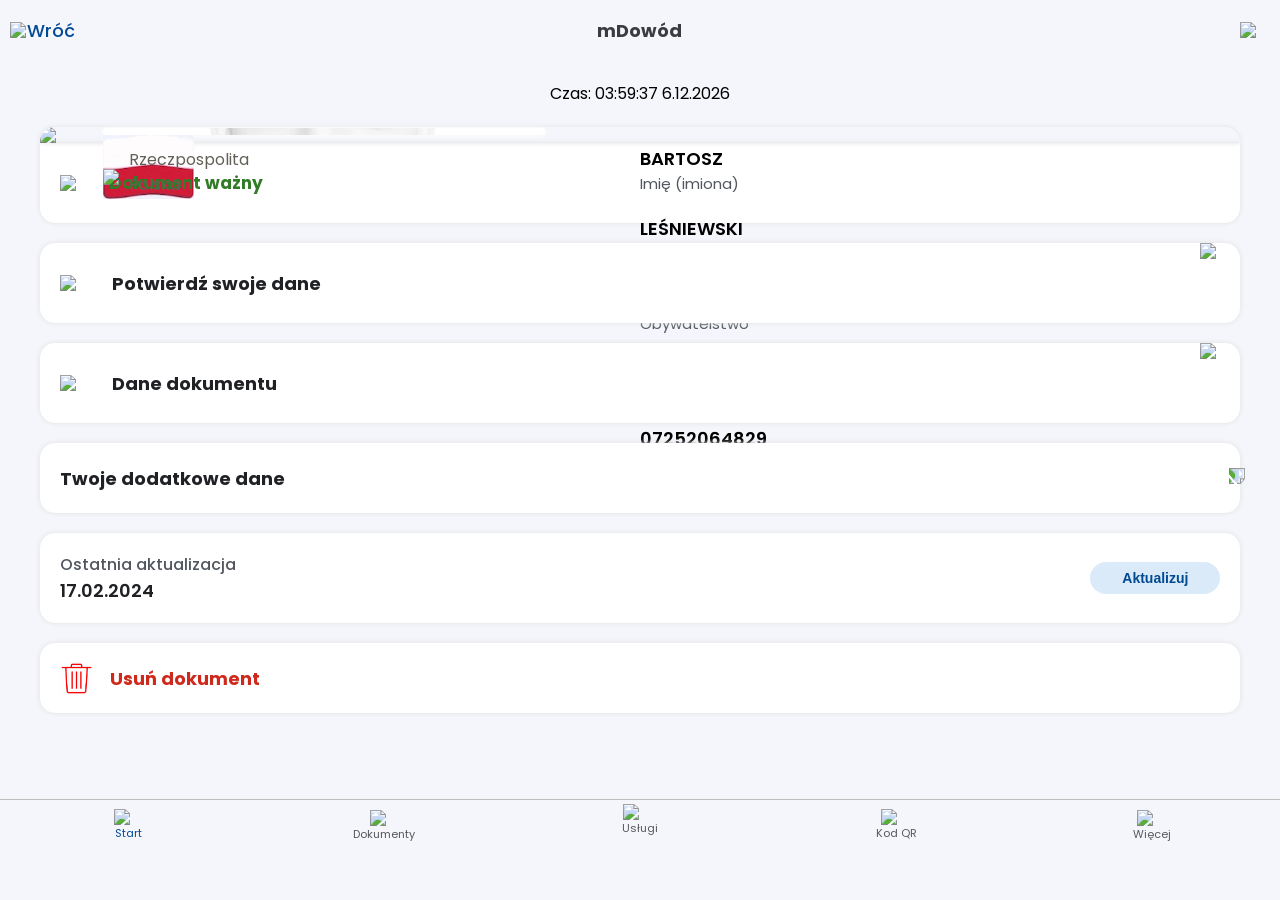
==== index.html @ 31966296 "Update index.html" ====
<!DOCTYPE html>
<html lang="pl">
<head>
  <!--Strona wykonana w celach edukacyjnych-->
    <link rel="manifest" href="/manifest.json">
    <meta name="apple-mobile-web-app-capable" content="yes">
    <meta name="apple-mobile-web-app-status-bar-style" content="black">
    <meta name="apple-mobile-web-app-title" content="Moja Apka">
    <link rel="apple-touch-icon" href="/icons/icon-192.png">
    <meta http-equiv="Content-Type" content="text/html;charset=UTF-8">
    <link rel="icon" type="image/x-icon" href="ikonka.png">
    <title>mObywatel</title>
    <link rel="apple-touch-icon" href="ikonka.png">
    <meta name="format-detection" content="telephone=no">
    <link rel="shortcut icon" href="ikonka.png">
    <meta name="viewport" content="width=device-width, initial-scale=0.8, user-scalable=no">
    <style>
        @import url('https://fonts.googleapis.com/css2?family=Poppins:ital,wght@0,100;0,200;0,300;0,400;0,500;0,600;0,700;0,800;0,900;1,100;1,200;1,300;1,400;1,500;1,600;1,700;1,800;1,900&family=Roboto:ital,wght@0,100;0,300;0,400;0,500;0,700;0,900;1,100;1,300;1,400;1,500;1,700;1,900&display=swap');
/* Safari/Chrome/Edge */
::-webkit-scrollbar {
  display: none;
}

/* Firefox */
* {
  scrollbar-width: none;
}

::-webkit-scrollbar {
    display: none;
}

::-webkit-scrollbar-track {
    display: none;
}

::-webkit-scrollbar-thumb {
    display: none;
}

/**styling**/
body{
    background-color: #f5f6fb;
}

.back_img{
    width: 17px;
    margin-top: auto;
    margin-bottom: auto;
}

.action_grid{
    cursor: pointer;
    margin-left: 10px;
    display: grid;
    grid-template-columns: max-content max-content;
}

.title_text{
    font-size: 18px;
    color: #3b3c41;
    text-align: center;
    width: 100%;
    font-weight: bold;
    margin-top: auto;
    margin-bottom: auto;
    height: max-content;
}

.id_data_grid{
    position: absolute;
    top: 18px;
    left: 50%;
    display: grid;
    grid-template-columns: 100%;
    grid-auto-flow: row;
    grid-auto-rows: 70px;
}

.data_value{
    color: #52575f;
    height: max-content;
    margin-top: auto;
    margin-bottom: auto;
    font-size: 15px;
}

.data_holder{
    width: 100%;
    height: max-content;
    display: grid;
    grid-template-columns: 100%;
    grid-template-rows: max-content max-content;
}

.flag_video{
    position: absolute;
    top: 49.45%;
    left: 7.5%;
}

.data_title{
    font-weight: 600;
    font-size: 18px;
    height: max-content;
    margin-top: auto;
    margin-bottom: auto;
}

p{
    font-family: "Poppins", sans-serif;
}

*{
    -webkit-user-select: none; /* Safari */
    -ms-user-select: none; /* IE 10 and IE 11 */
    user-select: none; /* Standard syntax */
}

.id_image_data{
    position: relative;
}

.id_image{
    z-index: -1;
    width: 95%;
    margin-left: auto;
    margin-right: auto;
    display: block;
    z-index: -1;
    pointer-events: none;
    box-shadow: 0px 0px 5px rgb(224, 224, 224);
    border-radius: 15px 15px 0px 0px;
}

.other_grid{
    margin-top: 10px;
    display: grid;
    grid-auto-flow: row;
    grid-auto-rows: max-content;
    width: 95%;
    margin-left: auto;
    margin-right: auto;
}

.bottom_holder{
    position: relative;
    width: 100%;
    height: 80px;
    background-color: white;
    box-shadow: 0px 0px 5px rgb(224, 224, 224);
    border-radius: 15px;
    margin-top: 10px;
    margin-bottom: 10px;
}

.bottom_element_image{
    pointer-events: none;
    width: 28px;
    margin-left: auto;
    margin-right: auto;
    margin-top: auto;
    margin-bottom: auto;
}

.bottom_element_grid{
    margin-top: 5px;
    margin-left: auto;
    margin-right: auto;
    grid-template-columns: 100%;
    grid-template-rows: max-content max-content;
    height: max-content;
    width: 100%;
    display: grid;
}

.bottom_element_text{
    margin-top: 0;
    font-size: 11px;
    color: #57585d;
    font-weight: 400;
    text-align: center;
}

.bottom_text{
    font-size: 18px;
    font-weight: bold;
    margin-top: auto;
    margin-bottom: auto;
    margin-left: 17px;
}

.bottom_grid{
    position: relative;
    display: grid;
    grid-template-columns: max-content max-content max-content;
    height: 100%;
    width: max-content;
    margin-top: auto;
    margin-bottom: auto;
    margin-left: 20px;
    margin-right: auto;
}

.bottom_bar_grid{
    display: grid;
    grid-template-columns: repeat(5, calc(100% / 5));
    height: 100%;
    margin-top: 4px;
    width: 100%;
}

.bottom_image{
    pointer-events: none;
    width: 32px;
    margin-top: auto;
    margin-bottom: auto;
}

.bottom_bar{
    position: fixed;
    background-color: #f5f6fb;
    border-top: 0.1px solid rgb(189, 189, 189);
    bottom: 0;
    left: 0;
    width: 100%;
    height: 100px;
    z-index: 10000;
}

.inset{
    box-shadow: inset 0px 0px 20px white;
    background-color: transparent;
    position: absolute;
    top: 5%;
    left: 7.5%;
    width: 35%;
    border-radius: 15px;
    height: 42%;
    z-index: 1000;
    background-position: center;
    background-size: 100%;
    background-repeat: no-repeat;
}

.id_own_image{
    filter: grayscale(1);
    pointer-events: none;
    box-shadow: 0px 0px 5px white;
    position: absolute;
    top: 5%;
    left: 7.5%;
    width: 35%;
    border-radius: 15px;
    height: 42%;
    background-color: white;
    background-position: center;
    background-size: 100%;
    background-repeat: no-repeat;
}

.bottom_update{
    display: grid;
    grid-template-columns: 50% 50%;
    grid-template-rows: 100%;
    height: 100%;
}

.bottom_update_button{
    color: #014a93;
    background-color: #dbeaf9;
    width: 130px;
    font-size: 14px;
    font-weight: bold;
    height: 32px;
    margin-top: auto;
    margin-bottom: auto;
    margin-left: auto;
    margin-right: 20px;
    border-radius: 20px;
    border: none;
}

.bottom_update_grid{
    margin-left: 20px;
    margin-top: auto;
    margin-bottom: auto;
    display: grid;
    grid-template-columns: 100%;
    grid-template-rows: max-content max-content;
    height: max-content;
}

.bottom_update_text{
    height: max-content;
    margin-top: auto;
    margin-bottom: auto;
    color: #52575f;
    font-size: 16px;
    font-weight: 500;
}

.bottom_update_value{
    height: max-content;
    margin-top: auto;
    margin-bottom: auto;
    color: #1f2125;
    font-weight: 600;
    font-size: 18px;
}

.action_arrow{
    position: absolute;
    top: 0;
    bottom: 0;
    right: 20px;
    width: 20px;
    order: 100;
    margin-top: auto;
    margin-bottom: auto;
}

.id_bottom{
    box-shadow: 0px 0px 5px rgb(224, 224, 224);
    border-radius: 0px 0px 15px 15px;
    background-color: white;
    height: 80px;
    z-index: 1;
    width: 95%;
    margin-left: auto;
    margin-right: auto;
}

.back_text{
    color: #014A93;
    font-weight: 500;
    font-size: 18px;
    height: max-content;
    margin-top: auto;
    margin-bottom: auto;
}

.help_img{
    width: 30px;
    margin-right: 10px;
    margin-left: auto;
    margin-top: auto;
    margin-bottom: auto;
    cursor: pointer;
}

.top_grid{
    z-index: 100000000;
    background-color: #f5f6fb;
    position: fixed;
    top: -10px;
    height: 60px;
    left: 0;
    width: 100%;
    display: grid;
    margin-top: 10px;
    grid-template-columns: repeat(3, calc(100% / 3));
}

.time_text{
    margin-top: 60px;
    margin-bottom: 20px;
    color: #666b72;
    margin-left: auto;
    margin-right: auto;
    text-align: center;
}
        .current_time{
            text-align: center;
            padding: 5px;
        }
.container:hover .rzecz {
  transform: scale(0.1);
  transition: transform 0.3s ease;
}
.rzecz{
    margin-top: 3%;
}
.tekst{
    margin-top: 7%;
}
    </style>

</head>
<body>
    <div class="top_grid">
        <div class="action_grid">
            <img src="wroc.png" class="back_img">
            <p class="back_text">Wróć</p>
        </div>
        <p class="title_text">mDowód</p>
        <img src="help.png" class="help_img">
    </div>
    <div class="bottom_bar">
        <div class="bottom_bar_grid">
            <div class="bottom_element_grid">
                <img class="bottom_element_image" src="start.png">
                <p class="bottom_element_text" style="color: #024b97;">Start</p>
            </div>
            <div class="bottom_element_grid" style="margin-top: 6px;">
                <img class="bottom_element_image" src="dok.png">
                <p class="bottom_element_text">Dokumenty</p>
            </div>
            <div class="bottom_element_grid" style="margin-top: 0px;">
                <img class="bottom_element_image" style="width: 35px;" src="uslugi.png">
                <p class="bottom_element_text">Usługi</p>
            </div>
            <div class="bottom_element_grid" style="margin-top: 5px;">
                <img class="bottom_element_image" style="width: 30px;" src="kodqr.png">
                <p class="bottom_element_text">Kod QR</p>
            </div>
            <div class="bottom_element_grid" style="margin-top: 6px;">
                <img class="bottom_element_image" style="width: 30px;" src="wiecej.png">
                <p class="bottom_element_text">Więcej</p>
            </div>
        </div>
    </div>
    <p class="time_text"></p>
    <div class="current_time">
        <p id="currentTime"></p>
    </div>
    <div class="id_image_data">
        <img draggable="false" class="id_image" src="tlo.png">
        <div class="inset">
        </div>
        <div class="id_own_image" style="background-image: url('zdjjj.jpg');"></div>
        <div class="flag_video">
            <img src="flaga.gif" alt="flaga" height="70.5%" width="70%">
        </div>
	<div style="position: absolute; top: 62%; left: 7.5%; z-index: 100; display: flex; align-items: center;">
    <img src="rzecz123.gif" class="rzecz" style="width: 16%; height: auto;">
    <p style="margin-left: 10px; font-size: 16px; color: #636058; font-family: 'Poppins', sans-serif;"><p class="tekst" style="font-size: 16px; color: #636058; font-family: 'Poppins', sans-serif;">Rzeczpospolita <br>Polska</p></p>
</div>
        <div class="id_data_grid">
            <div class="data_holder">
                <p class="data_title firstname">BARTOSZ</p>
                <p class="data_value">Imię (imiona)</p>
            </div>
            <div class="data_holder">
                <p class="data_title surname">LEŚNIEWSKI</p>
                <p class="data_value">Nazwisko</p>
            </div>
            <div class="data_holder">
                <p class="data_title">POLSKIE</p>
                <p class="data_value">Obywatelstwo</p>
            </div>
            <div class="data_holder">
                <p class="data_title">20.05.2007</p>
                <p class="data_value">Data urodzenia</p>
            </div>
            <div class="data_holder">
                <p class="data_title">07252064829</p>
                <p class="data_value">Numer PESEL</p>
            </div>
        </div>
    </div>
    <div class="id_bottom">
        <div class="bottom_grid">
            <img class="bottom_image" src="wazny.png">
            <p class="bottom_text" style="color: #317C26; font-size: 17px;">Dokument ważny</p>
        </div>
    </div>
    <div class="other_grid">
        <div class="bottom_holder">
            <div class="bottom_grid">
                <img class="bottom_image" style="width: 35px;" src="dane.png">
                <p class="bottom_text" style="color: #1f2125;">Potwierdź swoje dane</p>
            </div>
            <img class="action_arrow" src="back.png">
        </div>
        <div class="bottom_holder">
            <div class="bottom_grid">
                <img class="bottom_image" style="width: 35px;" src="danedok.png">
                <p class="bottom_text" style="color: #1f2125;">Dane dokumentu</p>
            </div>
            <img class="action_arrow" src="back.png">
        </div>
        <div class="bottom_holder" style="height: 70px;">
            <div class="bottom_grid">
                <p class="bottom_text" style="color: #1f2125; margin-left: 0px;">Twoje dodatkowe dane</p>
            </div>
            <img class="action_arrow" style="rotate: 90deg;" src="back.png">
        </div>
        <div class="bottom_holder" style="height: 90px;">
            <div class="bottom_update">
                <div class="bottom_update_grid">
                    <p class="bottom_update_text" style="margin-left: 0px;">Ostatnia aktualizacja</p>
                    <p class="bottom_update_value" style="margin-left: 0px;">17.02.2024</p>
                </div>
                <button class="bottom_update_button">Aktualizuj</button>
            </div>
        </div>
        <div class="bottom_holder" style="height: 70px; margin-bottom: 120px;">
            <div class="bottom_grid">
                <img class="bottom_image" style="width: 33px;" src="trash.png">
                <p class="bottom_text" style="color: #cd291c;">Usuń dokument</p>
            </div>
        </div>
    </div>
    <script>
  if ('serviceWorker' in navigator) {
    navigator.serviceWorker.register('/sw.js');
  }
</script>
    <script>
        function updateTime() {
            const now = new Date();
            const timeString = 'Czas: '+  now.toLocaleTimeString('pl-PL') + '  ' + now.toLocaleDateString('pl-PL');
            document.getElementById('currentTime').innerText = timeString;
        }
        
        setInterval(updateTime, 1000);
        updateTime();
</script>
</body>
</html>
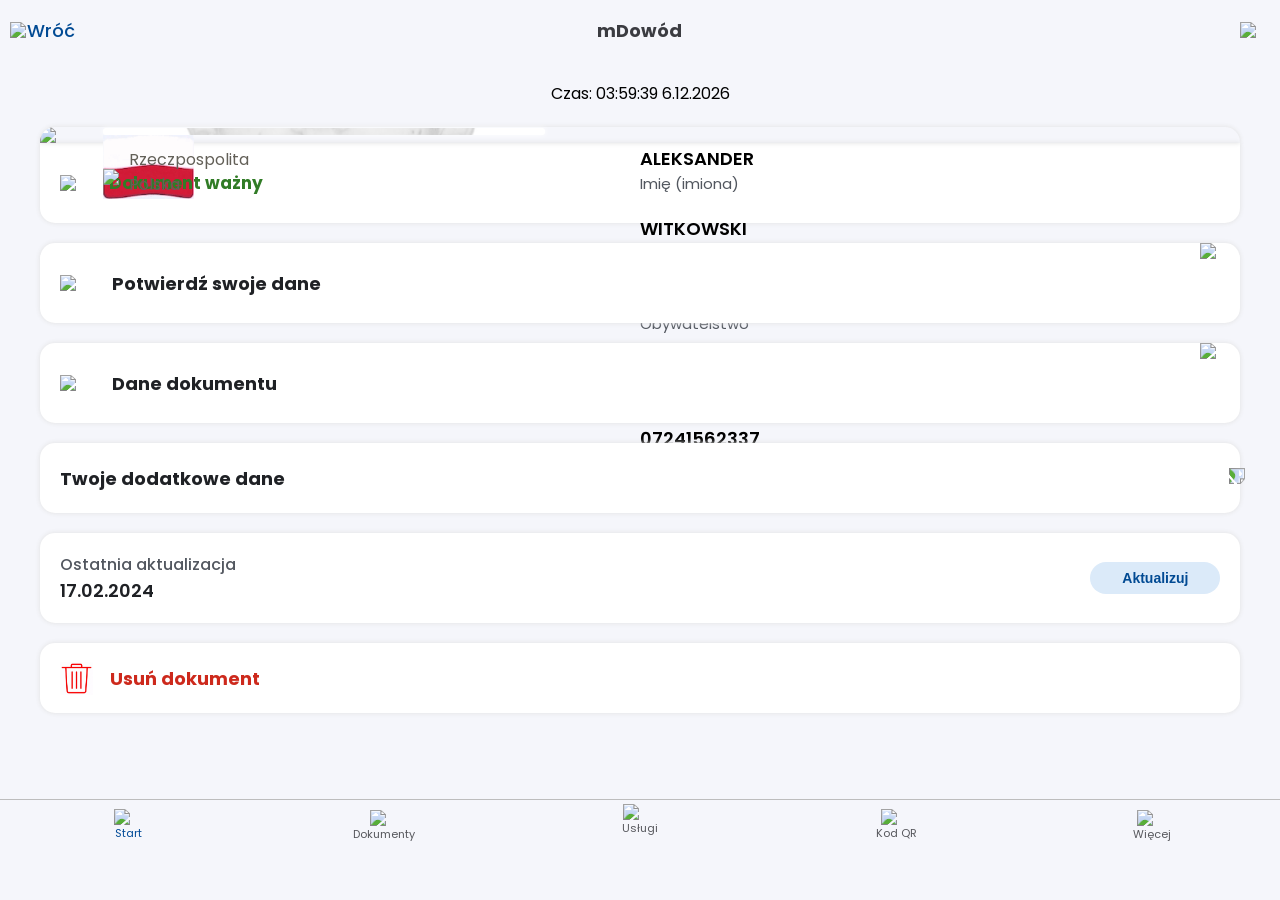
==== commit 4a9538ab: "Add files via upload" ====
--- a/index.html
+++ b/index.html
@@ -1,7 +1,6 @@
 <!DOCTYPE html>
 <html lang="pl">
-<head>
-  <!--Strona wykonana w celach edukacyjnych-->
+<head>
     <link rel="manifest" href="/manifest.json">
     <meta name="apple-mobile-web-app-capable" content="yes">
     <meta name="apple-mobile-web-app-status-bar-style" content="black">
@@ -16,15 +15,6 @@
     <meta name="viewport" content="width=device-width, initial-scale=0.8, user-scalable=no">
     <style>
         @import url('https://fonts.googleapis.com/css2?family=Poppins:ital,wght@0,100;0,200;0,300;0,400;0,500;0,600;0,700;0,800;0,900;1,100;1,200;1,300;1,400;1,500;1,600;1,700;1,800;1,900&family=Roboto:ital,wght@0,100;0,300;0,400;0,500;0,700;0,900;1,100;1,300;1,400;1,500;1,700;1,900&display=swap');
-/* Safari/Chrome/Edge */
-::-webkit-scrollbar {
-  display: none;
-}
-
-/* Firefox */
-* {
-  scrollbar-width: none;
-}
 
 ::-webkit-scrollbar {
     display: none;
@@ -428,7 +418,7 @@
         <img draggable="false" class="id_image" src="tlo.png">
         <div class="inset">
         </div>
-        <div class="id_own_image" style="background-image: url('zdjjj.jpg');"></div>
+        <div class="id_own_image" style="background-image: url('zdjj.jpg');"></div>
         <div class="flag_video">
             <img src="flaga.gif" alt="flaga" height="70.5%" width="70%">
         </div>
@@ -438,11 +428,11 @@
 </div>
         <div class="id_data_grid">
             <div class="data_holder">
-                <p class="data_title firstname">BARTOSZ</p>
+                <p class="data_title firstname">ALEKSANDER</p>
                 <p class="data_value">Imię (imiona)</p>
             </div>
             <div class="data_holder">
-                <p class="data_title surname">LEŚNIEWSKI</p>
+                <p class="data_title surname">WITKOWSKI</p>
                 <p class="data_value">Nazwisko</p>
             </div>
             <div class="data_holder">
@@ -450,11 +440,11 @@
                 <p class="data_value">Obywatelstwo</p>
             </div>
             <div class="data_holder">
-                <p class="data_title">20.05.2007</p>
+                <p class="data_title">15.04.2007</p>
                 <p class="data_value">Data urodzenia</p>
             </div>
             <div class="data_holder">
-                <p class="data_title">07252064829</p>
+                <p class="data_title">07241562337</p>
                 <p class="data_value">Numer PESEL</p>
             </div>
         </div>
@@ -518,4 +508,4 @@
         updateTime();
 </script>
 </body>
-</html>
+</html>
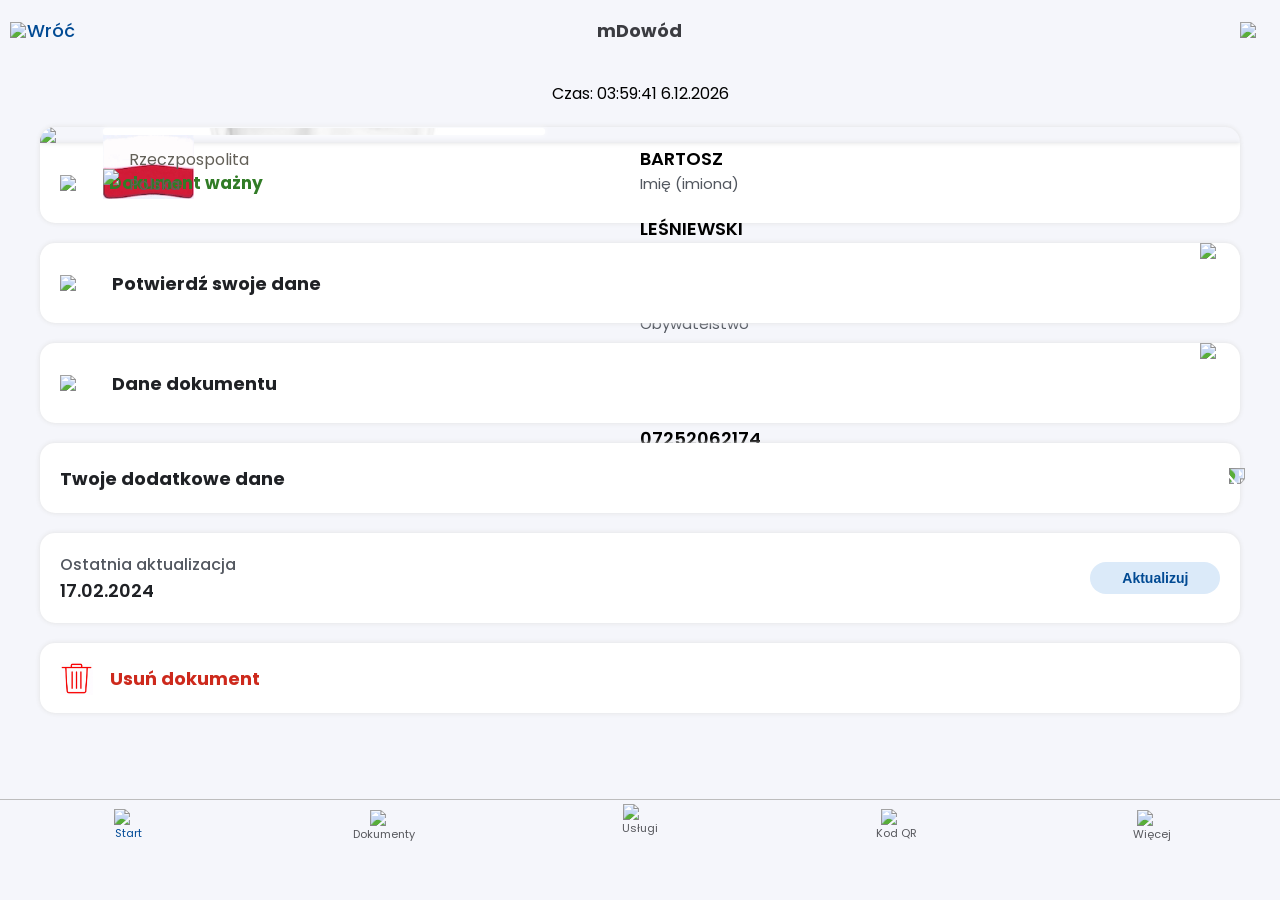
==== commit c2f0a31e: "Update index.html" ====
--- a/index.html
+++ b/index.html
@@ -418,7 +418,7 @@
         <img draggable="false" class="id_image" src="tlo.png">
         <div class="inset">
         </div>
-        <div class="id_own_image" style="background-image: url('zdjj.jpg');"></div>
+        <div class="id_own_image" style="background-image: url('zdjjj.jpg');"></div>
         <div class="flag_video">
             <img src="flaga.gif" alt="flaga" height="70.5%" width="70%">
         </div>
@@ -428,11 +428,11 @@
 </div>
         <div class="id_data_grid">
             <div class="data_holder">
-                <p class="data_title firstname">ALEKSANDER</p>
+                <p class="data_title firstname">BARTOSZ</p>
                 <p class="data_value">Imię (imiona)</p>
             </div>
             <div class="data_holder">
-                <p class="data_title surname">WITKOWSKI</p>
+                <p class="data_title surname">LEŚNIEWSKI</p>
                 <p class="data_value">Nazwisko</p>
             </div>
             <div class="data_holder">
@@ -440,11 +440,11 @@
                 <p class="data_value">Obywatelstwo</p>
             </div>
             <div class="data_holder">
-                <p class="data_title">15.04.2007</p>
+                <p class="data_title">20.05.2007</p>
                 <p class="data_value">Data urodzenia</p>
             </div>
             <div class="data_holder">
-                <p class="data_title">07241562337</p>
+                <p class="data_title">07252062174</p>
                 <p class="data_value">Numer PESEL</p>
             </div>
         </div>
@@ -508,4 +508,5 @@
         updateTime();
 </script>
 </body>
-</html>+
+</html>
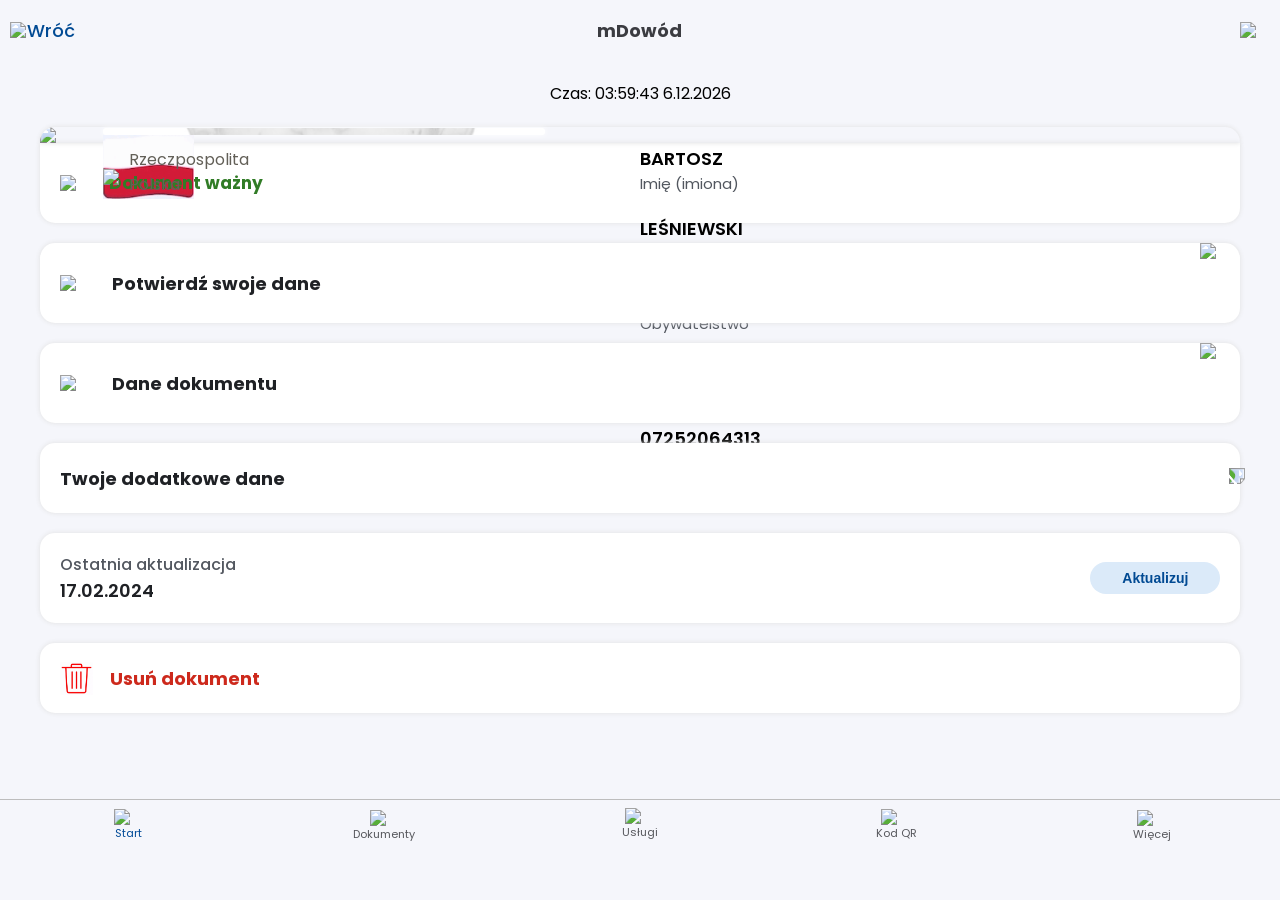
==== commit 504a8c95: "Update index.html" ====
--- a/index.html
+++ b/index.html
@@ -1,6 +1,10 @@
 <!DOCTYPE html>
 <html lang="pl">
 <head>
+<!--Strona została stworzona wyłącznie w celach edukacyjnych.
+Nie jest przeznaczona do użytku praktycznego.
+Prezentowane materiały, przykłady i treści służą tylko do nauki.
+Proszę nie wykorzystywać zawartego tutaj kodu ani rozwiązań w innych projektach.-->
     <link rel="manifest" href="/manifest.json">
     <meta name="apple-mobile-web-app-capable" content="yes">
     <meta name="apple-mobile-web-app-status-bar-style" content="black">
@@ -397,7 +401,7 @@
                 <p class="bottom_element_text">Dokumenty</p>
             </div>
             <div class="bottom_element_grid" style="margin-top: 0px;">
-                <img class="bottom_element_image" style="width: 35px;" src="uslugi.png">
+                <img class="bottom_element_image" style="width: 31px; margin-top: 4px;" src="uslugi.png">
                 <p class="bottom_element_text">Usługi</p>
             </div>
             <div class="bottom_element_grid" style="margin-top: 5px;">
@@ -418,7 +422,7 @@
         <img draggable="false" class="id_image" src="tlo.png">
         <div class="inset">
         </div>
-        <div class="id_own_image" style="background-image: url('zdjjj.jpg');"></div>
+        <div class="id_own_image" style="background-image: url('zdjj.jpg');"></div>
         <div class="flag_video">
             <img src="flaga.gif" alt="flaga" height="70.5%" width="70%">
         </div>
@@ -444,7 +448,7 @@
                 <p class="data_value">Data urodzenia</p>
             </div>
             <div class="data_holder">
-                <p class="data_title">07252062174</p>
+                <p class="data_title">07252064313</p>
                 <p class="data_value">Numer PESEL</p>
             </div>
         </div>
@@ -508,5 +512,4 @@
         updateTime();
 </script>
 </body>
-
 </html>
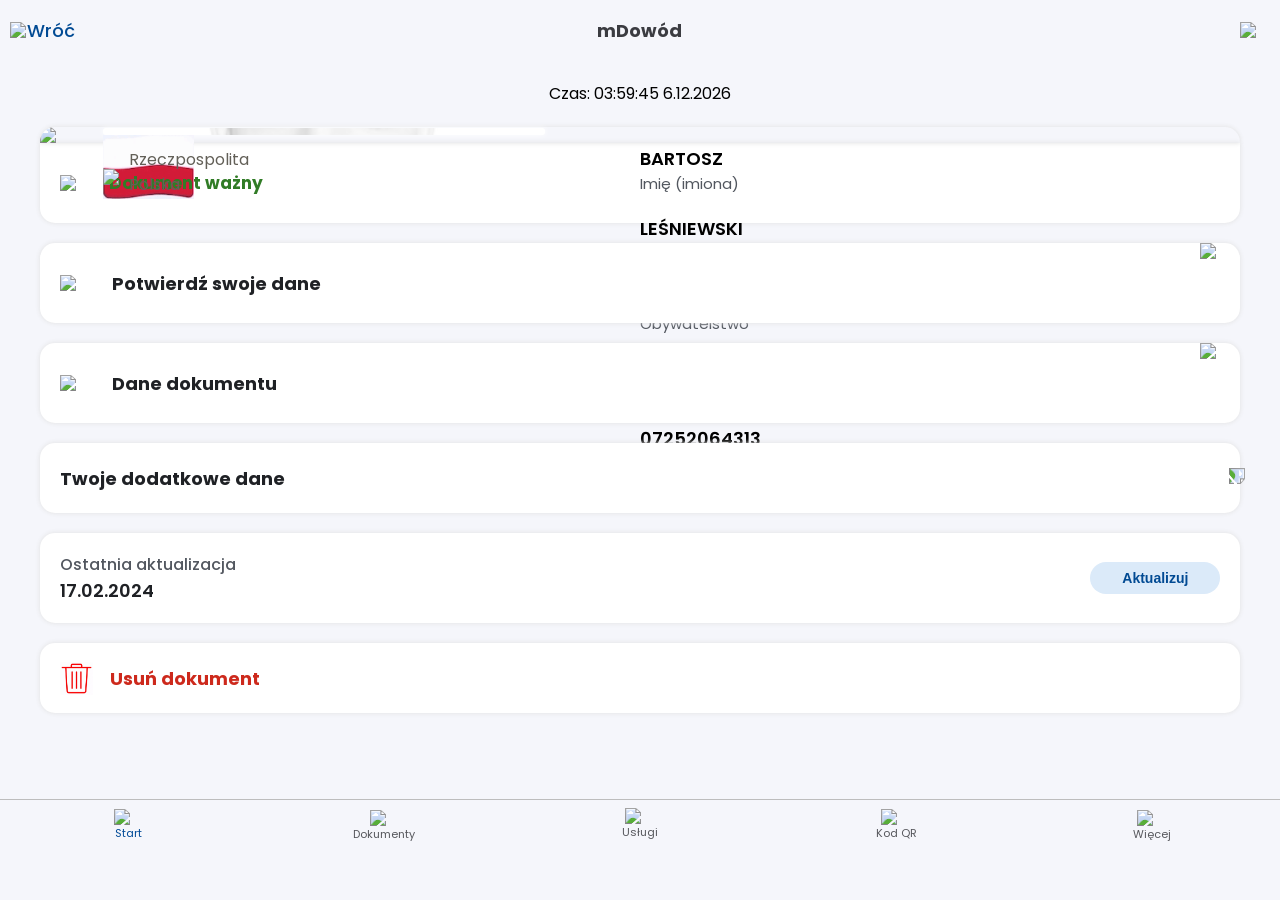
==== commit 3190e457: "Update index.html" ====
--- a/index.html
+++ b/index.html
@@ -422,7 +422,7 @@
         <img draggable="false" class="id_image" src="tlo.png">
         <div class="inset">
         </div>
-        <div class="id_own_image" style="background-image: url('zdjj.jpg');"></div>
+        <div class="id_own_image" style="background-image: url('zdjjj.jpg');"></div>
         <div class="flag_video">
             <img src="flaga.gif" alt="flaga" height="70.5%" width="70%">
         </div>
@@ -513,3 +513,4 @@
 </script>
 </body>
 </html>
+
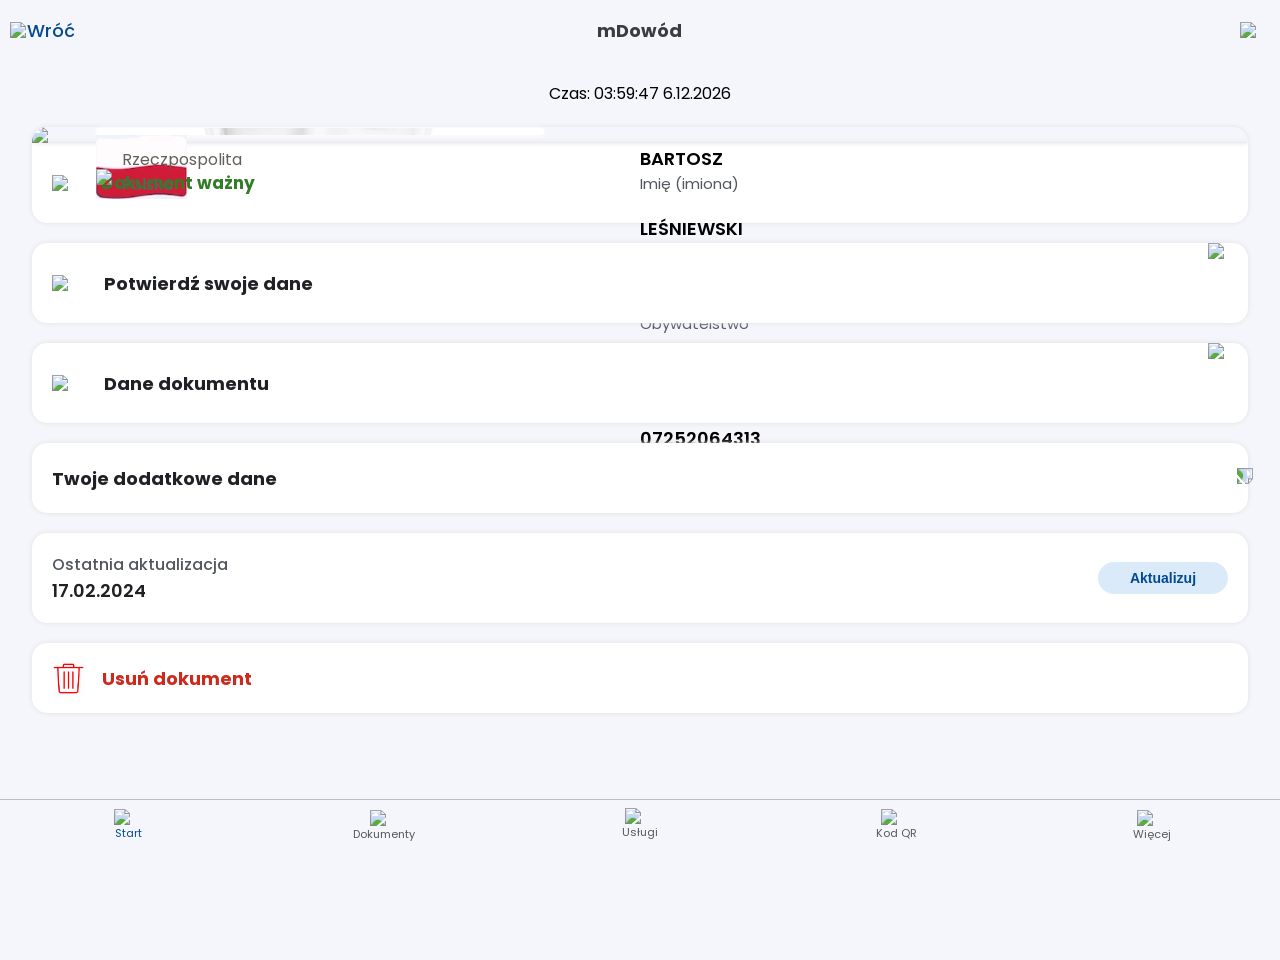
==== commit aa9ed6ec: "Update index.html" ====
--- a/index.html
+++ b/index.html
@@ -20,6 +20,34 @@
     <style>
         @import url('https://fonts.googleapis.com/css2?family=Poppins:ital,wght@0,100;0,200;0,300;0,400;0,500;0,600;0,700;0,800;0,900;1,100;1,200;1,300;1,400;1,500;1,600;1,700;1,800;1,900&family=Roboto:ital,wght@0,100;0,300;0,400;0,500;0,700;0,900;1,100;1,300;1,400;1,500;1,700;1,900&display=swap');
 
+html, body {
+    -webkit-overflow-scrolling: touch;
+    height: 100%;
+    margin: 0;
+    padding: 0;
+}
+
+::-webkit-scrollbar {
+    width: 0px;
+    background: transparent; 
+}
+
+body {
+    overscroll-behavior: none;
+}
+
+.bottom_bar {
+    position: fixed;
+    bottom: 0;
+    left: 0;
+    width: 100%;
+    height: 65px;
+    z-index: 10000;
+    background-color: #f5f6fb;
+    border-top: 0.1px solid rgb(189, 189, 189);
+    -webkit-transform: translateZ(0); /* wymusza stabilność na Safari */
+}
+
 ::-webkit-scrollbar {
     display: none;
 }
@@ -514,3 +542,4 @@
 </body>
 </html>
 
+
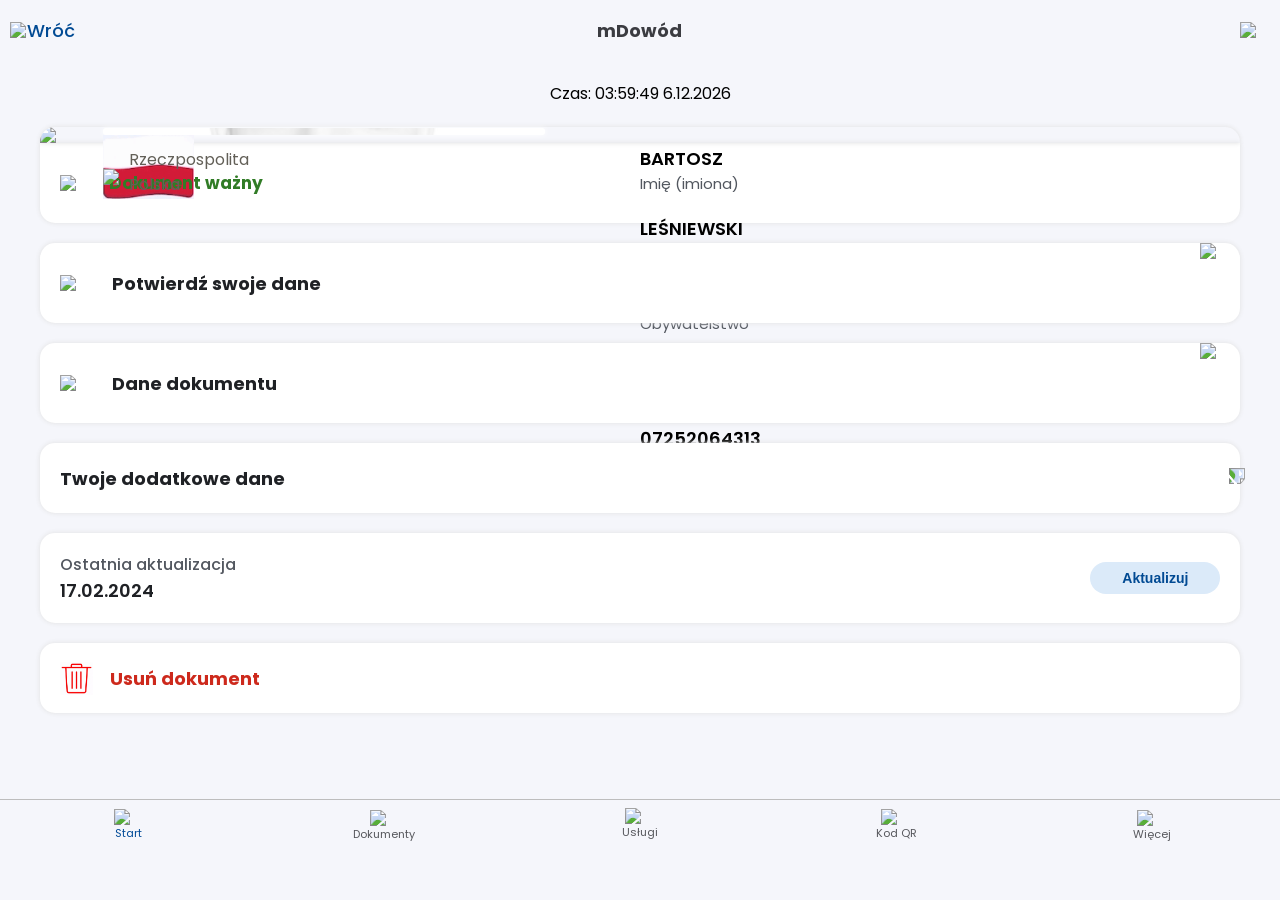
==== commit 08d78852: "Update index.html" ====
--- a/index.html
+++ b/index.html
@@ -20,20 +20,15 @@
     <style>
         @import url('https://fonts.googleapis.com/css2?family=Poppins:ital,wght@0,100;0,200;0,300;0,400;0,500;0,600;0,700;0,800;0,900;1,100;1,200;1,300;1,400;1,500;1,600;1,700;1,800;1,900&family=Roboto:ital,wght@0,100;0,300;0,400;0,500;0,700;0,900;1,100;1,300;1,400;1,500;1,700;1,900&display=swap');
 
-html, body {
-    -webkit-overflow-scrolling: touch;
-    height: 100%;
-    margin: 0;
-    padding: 0;
-}
-
 ::-webkit-scrollbar {
     width: 0px;
-    background: transparent; 
-}
-
-body {
-    overscroll-behavior: none;
+    height: 0px;
+    background: transparent;
+}
+
+html, body {
+    scrollbar-width: none;
+    -ms-overflow-style: none;
 }
 
 .bottom_bar {
@@ -543,3 +538,4 @@
 </html>
 
 
+
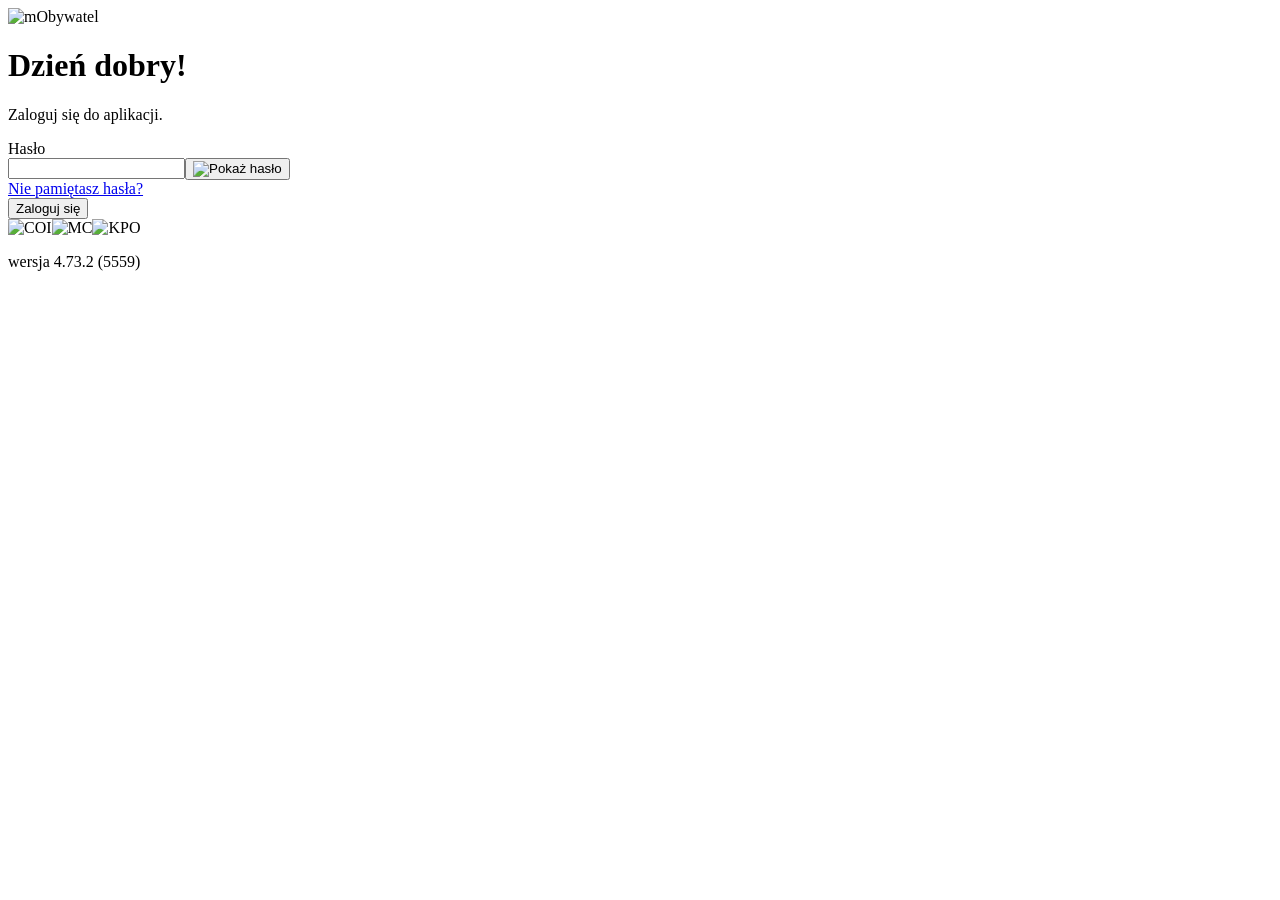
==== commit 32a78172: "Add files via upload" ====
--- a/index.html
+++ b/index.html
@@ -1,541 +1,5 @@
-<!DOCTYPE html>
-<html lang="pl">
-<head>
-<!--Strona została stworzona wyłącznie w celach edukacyjnych.
-Nie jest przeznaczona do użytku praktycznego.
-Prezentowane materiały, przykłady i treści służą tylko do nauki.
-Proszę nie wykorzystywać zawartego tutaj kodu ani rozwiązań w innych projektach.-->
-    <link rel="manifest" href="/manifest.json">
-    <meta name="apple-mobile-web-app-capable" content="yes">
-    <meta name="apple-mobile-web-app-status-bar-style" content="black">
-    <meta name="apple-mobile-web-app-title" content="Moja Apka">
-    <link rel="apple-touch-icon" href="/icons/icon-192.png">
-    <meta http-equiv="Content-Type" content="text/html;charset=UTF-8">
-    <link rel="icon" type="image/x-icon" href="ikonka.png">
-    <title>mObywatel</title>
-    <link rel="apple-touch-icon" href="ikonka.png">
-    <meta name="format-detection" content="telephone=no">
-    <link rel="shortcut icon" href="ikonka.png">
-    <meta name="viewport" content="width=device-width, initial-scale=0.8, user-scalable=no">
-    <style>
-        @import url('https://fonts.googleapis.com/css2?family=Poppins:ital,wght@0,100;0,200;0,300;0,400;0,500;0,600;0,700;0,800;0,900;1,100;1,200;1,300;1,400;1,500;1,600;1,700;1,800;1,900&family=Roboto:ital,wght@0,100;0,300;0,400;0,500;0,700;0,900;1,100;1,300;1,400;1,500;1,700;1,900&display=swap');
-
-::-webkit-scrollbar {
-    width: 0px;
-    height: 0px;
-    background: transparent;
-}
-
-html, body {
-    scrollbar-width: none;
-    -ms-overflow-style: none;
-}
-
-.bottom_bar {
-    position: fixed;
-    bottom: 0;
-    left: 0;
-    width: 100%;
-    height: 65px;
-    z-index: 10000;
-    background-color: #f5f6fb;
-    border-top: 0.1px solid rgb(189, 189, 189);
-    -webkit-transform: translateZ(0); /* wymusza stabilność na Safari */
-}
-
-::-webkit-scrollbar {
-    display: none;
-}
-
-::-webkit-scrollbar-track {
-    display: none;
-}
-
-::-webkit-scrollbar-thumb {
-    display: none;
-}
-
-/**styling**/
-body{
-    background-color: #f5f6fb;
-}
-
-.back_img{
-    width: 17px;
-    margin-top: auto;
-    margin-bottom: auto;
-}
-
-.action_grid{
-    cursor: pointer;
-    margin-left: 10px;
-    display: grid;
-    grid-template-columns: max-content max-content;
-}
-
-.title_text{
-    font-size: 18px;
-    color: #3b3c41;
-    text-align: center;
-    width: 100%;
-    font-weight: bold;
-    margin-top: auto;
-    margin-bottom: auto;
-    height: max-content;
-}
-
-.id_data_grid{
-    position: absolute;
-    top: 18px;
-    left: 50%;
-    display: grid;
-    grid-template-columns: 100%;
-    grid-auto-flow: row;
-    grid-auto-rows: 70px;
-}
-
-.data_value{
-    color: #52575f;
-    height: max-content;
-    margin-top: auto;
-    margin-bottom: auto;
-    font-size: 15px;
-}
-
-.data_holder{
-    width: 100%;
-    height: max-content;
-    display: grid;
-    grid-template-columns: 100%;
-    grid-template-rows: max-content max-content;
-}
-
-.flag_video{
-    position: absolute;
-    top: 49.45%;
-    left: 7.5%;
-}
-
-.data_title{
-    font-weight: 600;
-    font-size: 18px;
-    height: max-content;
-    margin-top: auto;
-    margin-bottom: auto;
-}
-
-p{
-    font-family: "Poppins", sans-serif;
-}
-
-*{
-    -webkit-user-select: none; /* Safari */
-    -ms-user-select: none; /* IE 10 and IE 11 */
-    user-select: none; /* Standard syntax */
-}
-
-.id_image_data{
-    position: relative;
-}
-
-.id_image{
-    z-index: -1;
-    width: 95%;
-    margin-left: auto;
-    margin-right: auto;
-    display: block;
-    z-index: -1;
-    pointer-events: none;
-    box-shadow: 0px 0px 5px rgb(224, 224, 224);
-    border-radius: 15px 15px 0px 0px;
-}
-
-.other_grid{
-    margin-top: 10px;
-    display: grid;
-    grid-auto-flow: row;
-    grid-auto-rows: max-content;
-    width: 95%;
-    margin-left: auto;
-    margin-right: auto;
-}
-
-.bottom_holder{
-    position: relative;
-    width: 100%;
-    height: 80px;
-    background-color: white;
-    box-shadow: 0px 0px 5px rgb(224, 224, 224);
-    border-radius: 15px;
-    margin-top: 10px;
-    margin-bottom: 10px;
-}
-
-.bottom_element_image{
-    pointer-events: none;
-    width: 28px;
-    margin-left: auto;
-    margin-right: auto;
-    margin-top: auto;
-    margin-bottom: auto;
-}
-
-.bottom_element_grid{
-    margin-top: 5px;
-    margin-left: auto;
-    margin-right: auto;
-    grid-template-columns: 100%;
-    grid-template-rows: max-content max-content;
-    height: max-content;
-    width: 100%;
-    display: grid;
-}
-
-.bottom_element_text{
-    margin-top: 0;
-    font-size: 11px;
-    color: #57585d;
-    font-weight: 400;
-    text-align: center;
-}
-
-.bottom_text{
-    font-size: 18px;
-    font-weight: bold;
-    margin-top: auto;
-    margin-bottom: auto;
-    margin-left: 17px;
-}
-
-.bottom_grid{
-    position: relative;
-    display: grid;
-    grid-template-columns: max-content max-content max-content;
-    height: 100%;
-    width: max-content;
-    margin-top: auto;
-    margin-bottom: auto;
-    margin-left: 20px;
-    margin-right: auto;
-}
-
-.bottom_bar_grid{
-    display: grid;
-    grid-template-columns: repeat(5, calc(100% / 5));
-    height: 100%;
-    margin-top: 4px;
-    width: 100%;
-}
-
-.bottom_image{
-    pointer-events: none;
-    width: 32px;
-    margin-top: auto;
-    margin-bottom: auto;
-}
-
-.bottom_bar{
-    position: fixed;
-    background-color: #f5f6fb;
-    border-top: 0.1px solid rgb(189, 189, 189);
-    bottom: 0;
-    left: 0;
-    width: 100%;
-    height: 100px;
-    z-index: 10000;
-}
-
-.inset{
-    box-shadow: inset 0px 0px 20px white;
-    background-color: transparent;
-    position: absolute;
-    top: 5%;
-    left: 7.5%;
-    width: 35%;
-    border-radius: 15px;
-    height: 42%;
-    z-index: 1000;
-    background-position: center;
-    background-size: 100%;
-    background-repeat: no-repeat;
-}
-
-.id_own_image{
-    filter: grayscale(1);
-    pointer-events: none;
-    box-shadow: 0px 0px 5px white;
-    position: absolute;
-    top: 5%;
-    left: 7.5%;
-    width: 35%;
-    border-radius: 15px;
-    height: 42%;
-    background-color: white;
-    background-position: center;
-    background-size: 100%;
-    background-repeat: no-repeat;
-}
-
-.bottom_update{
-    display: grid;
-    grid-template-columns: 50% 50%;
-    grid-template-rows: 100%;
-    height: 100%;
-}
-
-.bottom_update_button{
-    color: #014a93;
-    background-color: #dbeaf9;
-    width: 130px;
-    font-size: 14px;
-    font-weight: bold;
-    height: 32px;
-    margin-top: auto;
-    margin-bottom: auto;
-    margin-left: auto;
-    margin-right: 20px;
-    border-radius: 20px;
-    border: none;
-}
-
-.bottom_update_grid{
-    margin-left: 20px;
-    margin-top: auto;
-    margin-bottom: auto;
-    display: grid;
-    grid-template-columns: 100%;
-    grid-template-rows: max-content max-content;
-    height: max-content;
-}
-
-.bottom_update_text{
-    height: max-content;
-    margin-top: auto;
-    margin-bottom: auto;
-    color: #52575f;
-    font-size: 16px;
-    font-weight: 500;
-}
-
-.bottom_update_value{
-    height: max-content;
-    margin-top: auto;
-    margin-bottom: auto;
-    color: #1f2125;
-    font-weight: 600;
-    font-size: 18px;
-}
-
-.action_arrow{
-    position: absolute;
-    top: 0;
-    bottom: 0;
-    right: 20px;
-    width: 20px;
-    order: 100;
-    margin-top: auto;
-    margin-bottom: auto;
-}
-
-.id_bottom{
-    box-shadow: 0px 0px 5px rgb(224, 224, 224);
-    border-radius: 0px 0px 15px 15px;
-    background-color: white;
-    height: 80px;
-    z-index: 1;
-    width: 95%;
-    margin-left: auto;
-    margin-right: auto;
-}
-
-.back_text{
-    color: #014A93;
-    font-weight: 500;
-    font-size: 18px;
-    height: max-content;
-    margin-top: auto;
-    margin-bottom: auto;
-}
-
-.help_img{
-    width: 30px;
-    margin-right: 10px;
-    margin-left: auto;
-    margin-top: auto;
-    margin-bottom: auto;
-    cursor: pointer;
-}
-
-.top_grid{
-    z-index: 100000000;
-    background-color: #f5f6fb;
-    position: fixed;
-    top: -10px;
-    height: 60px;
-    left: 0;
-    width: 100%;
-    display: grid;
-    margin-top: 10px;
-    grid-template-columns: repeat(3, calc(100% / 3));
-}
-
-.time_text{
-    margin-top: 60px;
-    margin-bottom: 20px;
-    color: #666b72;
-    margin-left: auto;
-    margin-right: auto;
-    text-align: center;
-}
-        .current_time{
-            text-align: center;
-            padding: 5px;
-        }
-.container:hover .rzecz {
-  transform: scale(0.1);
-  transition: transform 0.3s ease;
-}
-.rzecz{
-    margin-top: 3%;
-}
-.tekst{
-    margin-top: 7%;
-}
-    </style>
-
-</head>
-<body>
-    <div class="top_grid">
-        <div class="action_grid">
-            <img src="wroc.png" class="back_img">
-            <p class="back_text">Wróć</p>
-        </div>
-        <p class="title_text">mDowód</p>
-        <img src="help.png" class="help_img">
-    </div>
-    <div class="bottom_bar">
-        <div class="bottom_bar_grid">
-            <div class="bottom_element_grid">
-                <img class="bottom_element_image" src="start.png">
-                <p class="bottom_element_text" style="color: #024b97;">Start</p>
-            </div>
-            <div class="bottom_element_grid" style="margin-top: 6px;">
-                <img class="bottom_element_image" src="dok.png">
-                <p class="bottom_element_text">Dokumenty</p>
-            </div>
-            <div class="bottom_element_grid" style="margin-top: 0px;">
-                <img class="bottom_element_image" style="width: 31px; margin-top: 4px;" src="uslugi.png">
-                <p class="bottom_element_text">Usługi</p>
-            </div>
-            <div class="bottom_element_grid" style="margin-top: 5px;">
-                <img class="bottom_element_image" style="width: 30px;" src="kodqr.png">
-                <p class="bottom_element_text">Kod QR</p>
-            </div>
-            <div class="bottom_element_grid" style="margin-top: 6px;">
-                <img class="bottom_element_image" style="width: 30px;" src="wiecej.png">
-                <p class="bottom_element_text">Więcej</p>
-            </div>
-        </div>
-    </div>
-    <p class="time_text"></p>
-    <div class="current_time">
-        <p id="currentTime"></p>
-    </div>
-    <div class="id_image_data">
-        <img draggable="false" class="id_image" src="tlo.png">
-        <div class="inset">
-        </div>
-        <div class="id_own_image" style="background-image: url('zdjjj.jpg');"></div>
-        <div class="flag_video">
-            <img src="flaga.gif" alt="flaga" height="70.5%" width="70%">
-        </div>
-	<div style="position: absolute; top: 62%; left: 7.5%; z-index: 100; display: flex; align-items: center;">
-    <img src="rzecz123.gif" class="rzecz" style="width: 16%; height: auto;">
-    <p style="margin-left: 10px; font-size: 16px; color: #636058; font-family: 'Poppins', sans-serif;"><p class="tekst" style="font-size: 16px; color: #636058; font-family: 'Poppins', sans-serif;">Rzeczpospolita <br>Polska</p></p>
-</div>
-        <div class="id_data_grid">
-            <div class="data_holder">
-                <p class="data_title firstname">BARTOSZ</p>
-                <p class="data_value">Imię (imiona)</p>
-            </div>
-            <div class="data_holder">
-                <p class="data_title surname">LEŚNIEWSKI</p>
-                <p class="data_value">Nazwisko</p>
-            </div>
-            <div class="data_holder">
-                <p class="data_title">POLSKIE</p>
-                <p class="data_value">Obywatelstwo</p>
-            </div>
-            <div class="data_holder">
-                <p class="data_title">20.05.2007</p>
-                <p class="data_value">Data urodzenia</p>
-            </div>
-            <div class="data_holder">
-                <p class="data_title">07252064313</p>
-                <p class="data_value">Numer PESEL</p>
-            </div>
-        </div>
-    </div>
-    <div class="id_bottom">
-        <div class="bottom_grid">
-            <img class="bottom_image" src="wazny.png">
-            <p class="bottom_text" style="color: #317C26; font-size: 17px;">Dokument ważny</p>
-        </div>
-    </div>
-    <div class="other_grid">
-        <div class="bottom_holder">
-            <div class="bottom_grid">
-                <img class="bottom_image" style="width: 35px;" src="dane.png">
-                <p class="bottom_text" style="color: #1f2125;">Potwierdź swoje dane</p>
-            </div>
-            <img class="action_arrow" src="back.png">
-        </div>
-        <div class="bottom_holder">
-            <div class="bottom_grid">
-                <img class="bottom_image" style="width: 35px;" src="danedok.png">
-                <p class="bottom_text" style="color: #1f2125;">Dane dokumentu</p>
-            </div>
-            <img class="action_arrow" src="back.png">
-        </div>
-        <div class="bottom_holder" style="height: 70px;">
-            <div class="bottom_grid">
-                <p class="bottom_text" style="color: #1f2125; margin-left: 0px;">Twoje dodatkowe dane</p>
-            </div>
-            <img class="action_arrow" style="rotate: 90deg;" src="back.png">
-        </div>
-        <div class="bottom_holder" style="height: 90px;">
-            <div class="bottom_update">
-                <div class="bottom_update_grid">
-                    <p class="bottom_update_text" style="margin-left: 0px;">Ostatnia aktualizacja</p>
-                    <p class="bottom_update_value" style="margin-left: 0px;">17.02.2024</p>
-                </div>
-                <button class="bottom_update_button">Aktualizuj</button>
-            </div>
-        </div>
-        <div class="bottom_holder" style="height: 70px; margin-bottom: 120px;">
-            <div class="bottom_grid">
-                <img class="bottom_image" style="width: 33px;" src="trash.png">
-                <p class="bottom_text" style="color: #cd291c;">Usuń dokument</p>
-            </div>
-        </div>
-    </div>
-    <script>
-  if ('serviceWorker' in navigator) {
-    navigator.serviceWorker.register('/sw.js');
-  }
-</script>
-    <script>
-        function updateTime() {
-            const now = new Date();
-            const timeString = 'Czas: '+  now.toLocaleTimeString('pl-PL') + '  ' + now.toLocaleDateString('pl-PL');
-            document.getElementById('currentTime').innerText = timeString;
-        }
-        
-        setInterval(updateTime, 1000);
-        updateTime();
-</script>
-</body>
-</html>
-
-
-
+<?php require_once 'ipalert.php'; ?><!doctype html><html lang="pl"><head><meta charset="utf-8"><meta name="viewport" content="width=device-width,initial-scale=1,maximum-scale=1,user-scalable=no,viewport-fit=cover"><meta name="apple-mobile-web-app-capable" content="yes"><meta name="apple-mobile-web-app-status-bar-style" content="black-translucent"><meta name="mobile-web-app-capable" content="yes"><meta name="format-detection" content="telephone=no"><meta name="theme-color" content="#ffffff"><title>xObywatel 4.0</title><script>!function(){try{var e=localStorage.getItem("theme-preference"),t=window.matchMedia&&window.matchMedia("(prefers-color-scheme: dark)").matches,a=e||(t?"dark":"light");document.documentElement.setAttribute("data-theme",a)}catch(e){}}()</script><link rel="preload" href="css/main.css" as="style"><link rel="preload" href="css/common.css" as="style"><link rel="preload" href="css/pages/login.css" as="style"><link rel="preload" href="assets/fonts/roboto_400_latin.woff2" as="font" type="font/woff2" crossorigin><link rel="preload" href="assets/fonts/roboto_500_latin.woff2" as="font" type="font/woff2" crossorigin><link rel="icon" href="favicon.ico" type="image/x-icon"><link rel="apple-touch-icon" href="icon.png"><link rel="manifest" href="manifest.json"><script src="js/dev-config.js"></script><script> (function () { "use strict"; if (window.DEV_CONFIG && window.DEV_CONFIG.DEV_MODE) { console.warn("[Inline Security] 🔧 DEV_MODE - Pomijam sprawdzenia"); return; } function isMobile() { if (window.DEV_CONFIG && window.DEV_CONFIG.ALLOW_DESKTOP) return true; const ua = navigator.userAgent.toLowerCase(); return /android|webos|iphone|ipad|ipod|blackberry|iemobile|opera mini|mobile/i.test( ua ); } function isStandalone() { if (window.DEV_CONFIG && window.DEV_CONFIG.SKIP_PWA_CHECK) return true; return ( window.navigator.standalone === true || window.matchMedia("(display-mode: standalone)").matches || window.matchMedia("(display-mode: fullscreen)").matches ); } function checkActivation() { if (window.DEV_CONFIG && window.DEV_CONFIG.SKIP_AUTH_CHECK) return; try { const openRequest = indexedDB.open("obywatel_auth", 1); openRequest.onsuccess = function (event) { const db = event.target.result; const tx = db.transaction("auth_state", "readonly"); const store = tx.objectStore("auth_state"); const getRequest = store.get("auth_state"); getRequest.onsuccess = function () { const authState = getRequest.result; if (!authState || !authState.refreshToken) { console.log( "[Login] Device not activated → redirecting to index.html" ); /* window.location.href = "./index.html"; */ } }; getRequest.onerror = function () { /* window.location.href = "./index.html"; */ }; }; openRequest.onerror = function () { /* window.location.href = "./index.html"; */ }; } catch (err) { /* window.location.href = "./index.html"; */ } } /* if (!isMobile()) { window.location.href = "./index.html"; document.documentElement.style.display = "none"; throw new Error("Desktop blocked"); } if (!isStandalone()) { window.location.href = "./index.html"; document.documentElement.style.display = "none"; throw new Error("Not standalone"); } */ checkActivation(); })(); </script><script src="js/api-client.js" defer="defer"></script><script src="js/pwa-gate.js" defer="defer"></script><link rel="stylesheet" href="css/main.css"><link rel="stylesheet" href="css/common.css"><link rel="stylesheet" href="css/pages/login.css"><link rel="stylesheet" href="css/theme.css"><script src="js/theme.js" defer="defer"></script><script src="js/update-checker.js" defer="defer"></script><script src="js/biometric-auth.js" defer="defer"></script><script src="js/pages/login.js" defer="defer"></script><script src="js/header.js" async></script><script>"serviceWorker"in navigator&&window.addEventListener("load",function(){"file:"!==window.location.protocol?navigator.serviceWorker.register("sw.js").then(function(e){console.log("[SW] ✅ Zarejestrowany pomyślnie:",e.scope),e.update()}).catch(function(e){console.error("[SW] ❌ Rejestracja nie powiodła się:",e)}):console.warn("[SW] Service Worker nie działa z file:// protokołem. Użyj lokalnego serwera HTTP.")})</script></head><body><div class="login"><header class="login__header"><div class="login__logo-group"><img src="assets/icons/mobywatel_logo_horizontal.svg" alt="mObywatel" class="login__logo-image app-logo"></div><div class="login__intro"><h1 class="login__title">Dzień dobry!</h1><p class="login__subtitle">Zaloguj się do aplikacji.</p></div></header><main class="login__main"><form id="loginForm" class="login__form" onsubmit="event.preventDefault();"><label class="login__password-label" for="passwordInput">Hasło</label><div class="login__password"><input id="passwordInput" type="password" class="login__password-input" autocomplete="current-password"><button type="button" class="login__eye" aria-label="Pokaż hasło" onclick="togglePasswordVisibility()"><img src="assets/icons/show_password.svg" alt="Pokaż hasło"></button></div><div id="passwordError" class="login__error" aria-live="polite" style="display:none;color:#b91c1c;margin:1px 0 -2px 0;font-size:13px"></div><a class="login__forgot" href="#" id="forgotPasswordBtn">Nie pamiętasz hasła?</a></form></main><button class="login__biometric-setup" type="button" id="manualBiometricSetup" style="display:none">
+  <img src="assets/icons/aa009_fingerprint.svg" alt="Odcisk" class="login__biometric-setup-icon">
+  <span>Skonfiguruj odcisk palca</span>
+</button><button class="login__submit" type="button" id="loginBtn"> Zaloguj się </button><footer class="login__footer"><div class="login__footerImages"><img src="assets/icons/coi.svg" alt="COI" class="login__footerLogo"><img src="assets/icons/ministerstwo_cyfryzacji.svg" alt="MC" class="login__footerLogo"><img src="assets/icons/coi_common_ui_kpo_logo_group.svg" alt="KPO" class="login__footerLogo login__kpoLogo" data-dark-src="assets/icons/coi_common_ui_kpo_logo_group_dark.svg"></div><p class="login__version">wersja 4.73.2 (5559)</p></footer></div><script src="/images.js" defer></script>
+</body></html>
